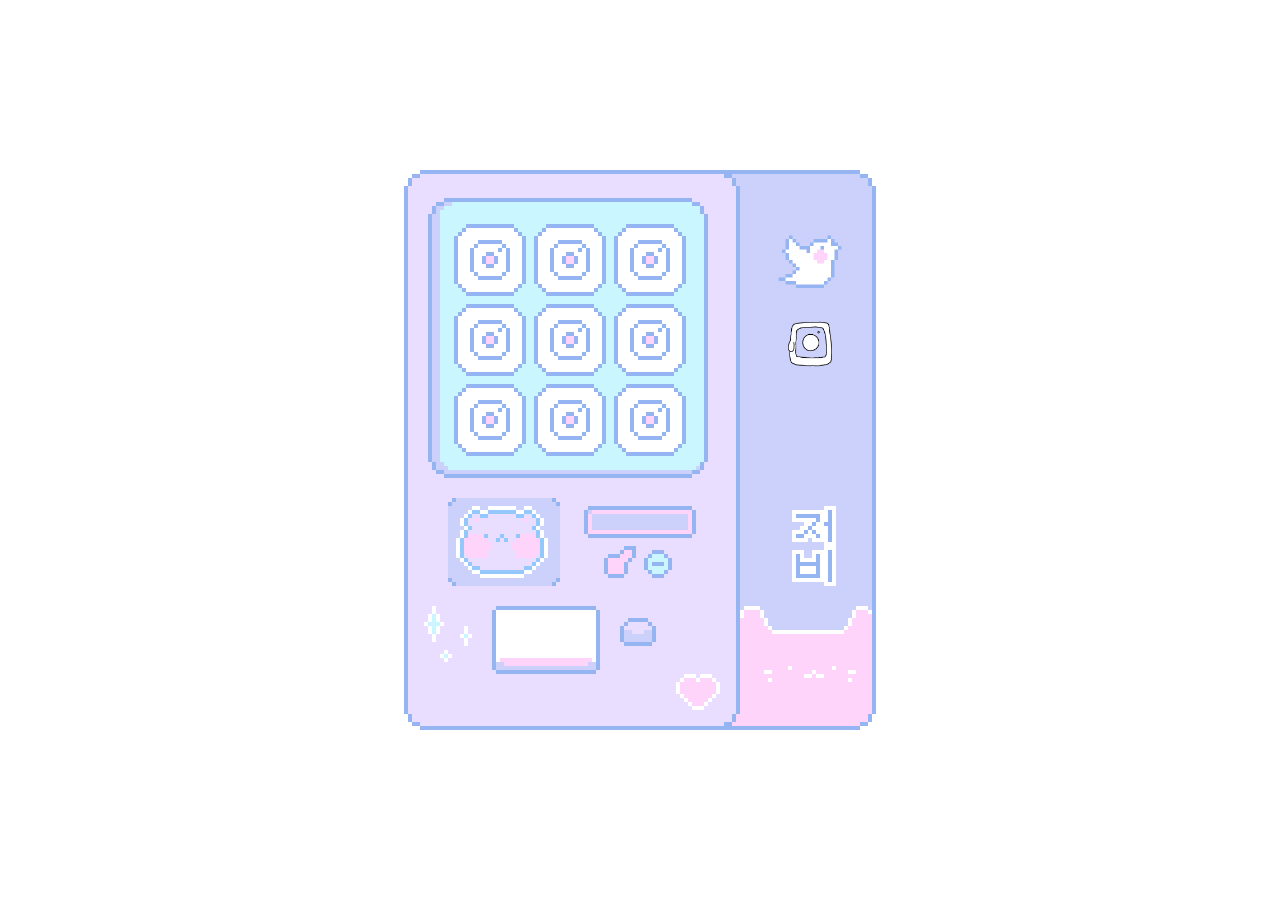
==== index.html @ 1b9aaa27 "vending machine" ====
<!DOCTYPE HTML>

  <head>
  	<meta http-equiv='Content-Type' content='text/html; charset=utf-8'/>
  	<meta name='viewport' content='width=device-width, initial-scale = 1.0, user-scalable = no'>
  	<title>jub</title>
  	<link rel='shortcut icon' href='favicon.ico'/>
  	<link rel='stylesheet' href='css/style.css'>
  </head>

  <body>
    <div class='box'>
      <div class='in'>
        <div class='left'>
          <div class='grid'>
            <div class='item'><img src='images/items/item1.png'/></div>
            <div class='item'><img src='images/items/item1.png'/></div>
            <div class='item'><img src='images/items/item1.png'/></div>

            <div class='item'><img src='images/items/item1.png'/></div>
            <div class='item'><img src='images/items/item1.png'/></div>
            <div class='item'><img src='images/items/item1.png'/></div>
            
            <div class='item'><img src='images/items/item1.png'/></div>
            <div class='item'><img src='images/items/item1.png'/></div>
            <div class='item'><img src='images/items/item1.png'/></div>
          </div>
        </div>

        <div class='right'>
            <div class='links'>
              <a href='https://twitter.com/jubnaut' target='_blank'><img src='images/links/twitter.png'/></a>
              <a href='https://www.instagram.com/jubbeob' target='_blank'><img src='images/links/ig.png'/></a>
            </div>
        </div>
      </div>
    </div>
  </body>

</html>
---- css/style.css ----
html, body {
  overflow-x: hidden;
  font-family: "M PLUS 1p";
  background-color: #ffffff;
  font-size: 12px;
  max-width: 100%;
}

img, p, span, a, div {
  /* disable selection */
  -khtml-user-select: none;
  -o-user-select: none;
  -moz-user-select: none;
  -webkit-user-select: none;
  user-select: none;

  /* disable drag */
  -khtml-user-drag: none;
  -webkit-user-drag: none;
  -moz-user-drag: none;
  -o-user-drag: none;
   user-drag: none;
}

.box {
  position: fixed;
  top: 50%;
  left: 50%;
  min-width: 480px;
  min-height: 560px;
  margin-left: -240px;
  margin-top: -280px;
  background-image: url('../images/vendingmachine.png');
  background-repeat: no-repeat;
}

.box img {
  max-height: 100%;
  max-width: 100%;
  object-fit: contain;
}

.in {
  display: flex;
  margin-left: 50px;
  margin-top: 50px;
  text-align: center;
}

@media (max-width: 800px) {
  .box {
    margin: auto;
    position: static;
    height: 100%; 
    width: 100%;
    overflow-y: auto;
  }
}

.left {
  display: flex;
  flex-wrap: wrap;
  width: 240px;
}

.right {
  width: 80px;
  margin-left: 80px;
}

.icon {
  max-height: 200px;
  max-width: 200px;
}

.icon img:hover {
  -ms-transform: rotate(5deg);
  -webkit-transform: rotate(5deg);
  transform: rotate(5deg);
}

.links {
  margin: auto;
  display: flex;
  flex-wrap: wrap;
  justify-content: center;
}

.links a {
  margin: 5px;
  max-height: 80px;
  max-width: 80px;
}

.links img:hover {
  -ms-transform: rotate(20deg);
  -webkit-transform: rotate(20deg);
  transform: rotate(20deg);
  transition: all 0.2s ease;
}

.grid {
  max-width: 100%;
  display: flex;
  flex-direction: row;
  flex-wrap: wrap;
  justify-content: space-between;
}

.item {
  height: 80px;
  width: 80px;
  z-index: 1;
  cursor: pointer;
}

.item:hover img {
  -ms-transform: translate(0, -6px);
  -webkit-transform: translate(0, -6px);
  transform: translate(0, -6px);
  transition: all 0.2s ease;
}

.item:hover .button {
    background-color: #bbb;
}
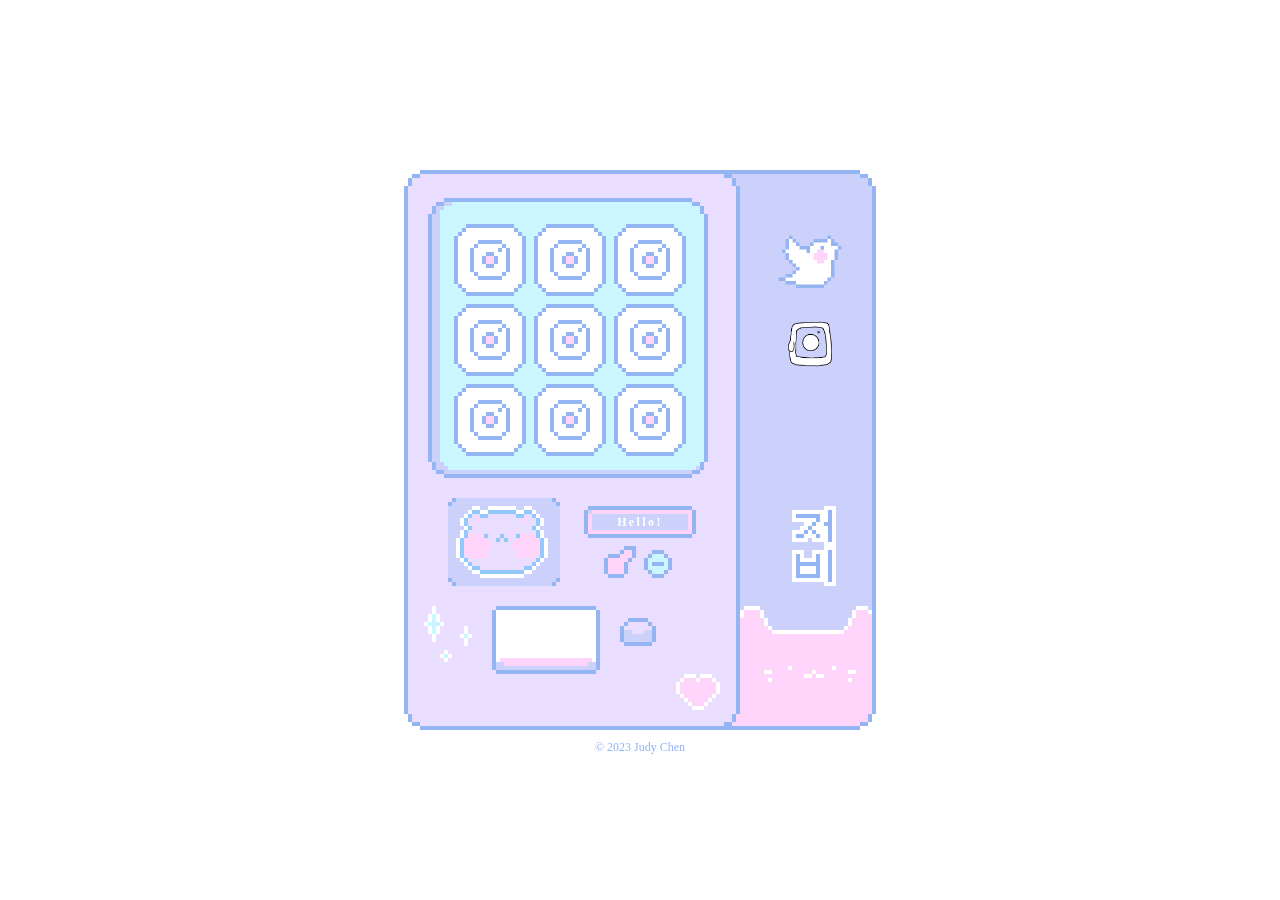
==== commit caf92f42: "update link, footer" ====
--- a/index.html
+++ b/index.html
@@ -20,7 +20,7 @@
             <div class='item'><img src='images/items/item1.png'/></div>
             <div class='item'><img src='images/items/item1.png'/></div>
             <div class='item'><img src='images/items/item1.png'/></div>
-            
+
             <div class='item'><img src='images/items/item1.png'/></div>
             <div class='item'><img src='images/items/item1.png'/></div>
             <div class='item'><img src='images/items/item1.png'/></div>
@@ -30,11 +30,17 @@
         <div class='right'>
             <div class='links'>
               <a href='https://twitter.com/jubnaut' target='_blank'><img src='images/links/twitter.png'/></a>
-              <a href='https://www.instagram.com/jubbeob' target='_blank'><img src='images/links/ig.png'/></a>
+              <a href='https://www.instagram.com/jeob.i' target='_blank'><img src='images/links/ig.png'/></a>
             </div>
         </div>
       </div>
+      <div class='out' id='label'>
+        Hello!
+      </div>
+      <footer>
+        © 2023 Judy Chen
+      </footer>
     </div>
   </body>
+</html>
 
-</html>
--- a/css/style.css
+++ b/css/style.css
@@ -124,3 +124,19 @@
 .item:hover .button {
     background-color: #bbb;
 }
+
+.out {
+  margin-top: 55px;
+  color: #fff;
+  text-align: center;
+  font-weight: bold;
+  letter-spacing: .2rem;
+}
+
+footer {
+  position: absolute;
+  bottom: -25px;
+  width: 100%;
+  text-align: center;
+  color: #95b4f2;
+}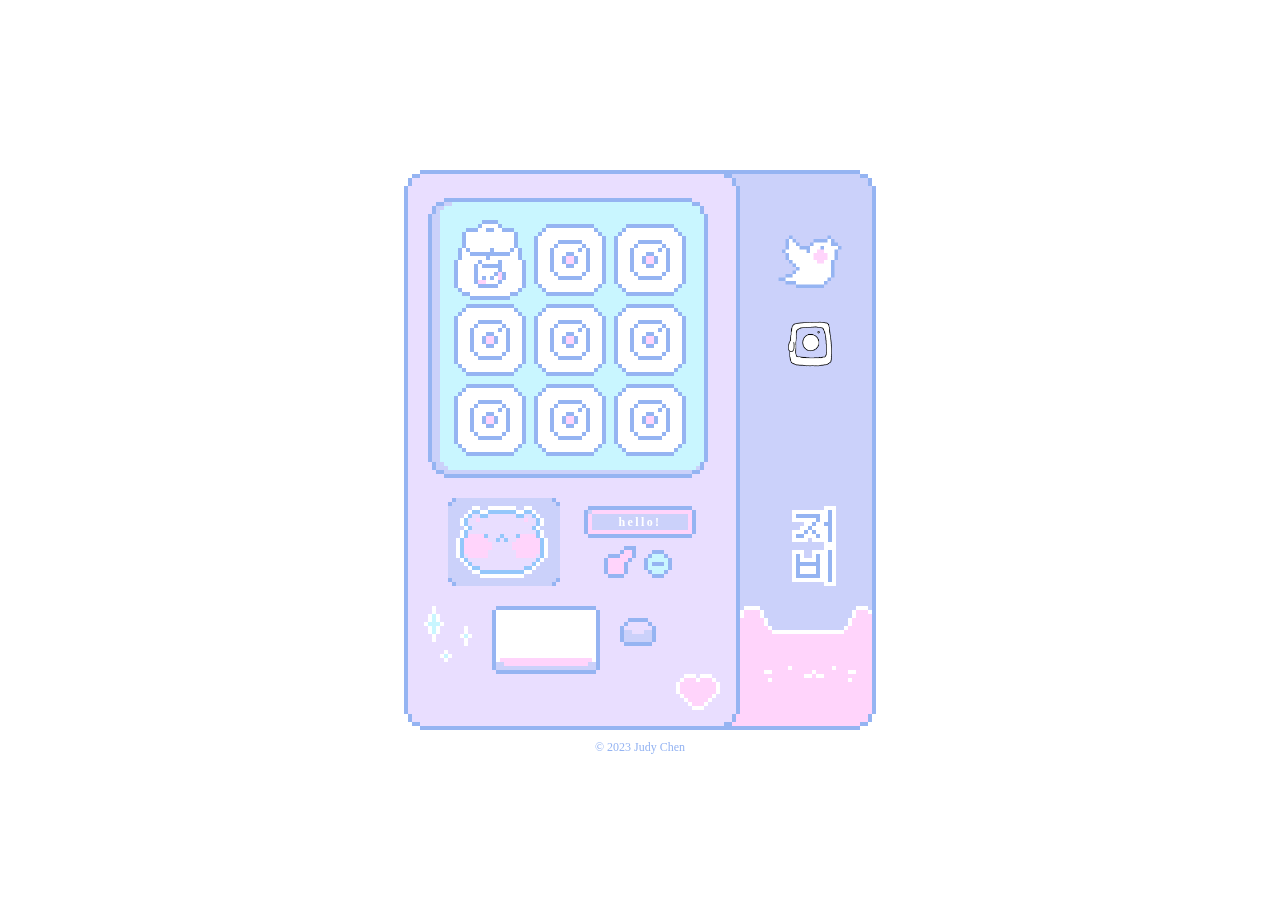
==== commit 2ed02059: "add shop link" ====
--- a/index.html
+++ b/index.html
@@ -13,7 +13,11 @@
       <div class='in'>
         <div class='left'>
           <div class='grid'>
-            <div class='item'><img src='images/items/item1.png'/></div>
+            <a href='https://shop.jud.es' target='_blank'>
+              <div class='item'>
+                <div class='shop'></div>
+              </div>
+            </a>
             <div class='item'><img src='images/items/item1.png'/></div>
             <div class='item'><img src='images/items/item1.png'/></div>
 
@@ -35,7 +39,7 @@
         </div>
       </div>
       <div class='out' id='label'>
-        Hello!
+        hello!
       </div>
       <footer>
         © 2023 Judy Chen
--- a/css/style.css
+++ b/css/style.css
@@ -114,16 +114,16 @@
   cursor: pointer;
 }
 
-.item:hover img {
+.shop {
+   content: url('../images/items/shop1.png');
+}
+.shop:hover {
+   content: url('../images/items/shop2.png');
   -ms-transform: translate(0, -6px);
   -webkit-transform: translate(0, -6px);
   transform: translate(0, -6px);
   transition: all 0.2s ease;
-}
-
-.item:hover .button {
-    background-color: #bbb;
-}
+} 
 
 .out {
   margin-top: 55px;
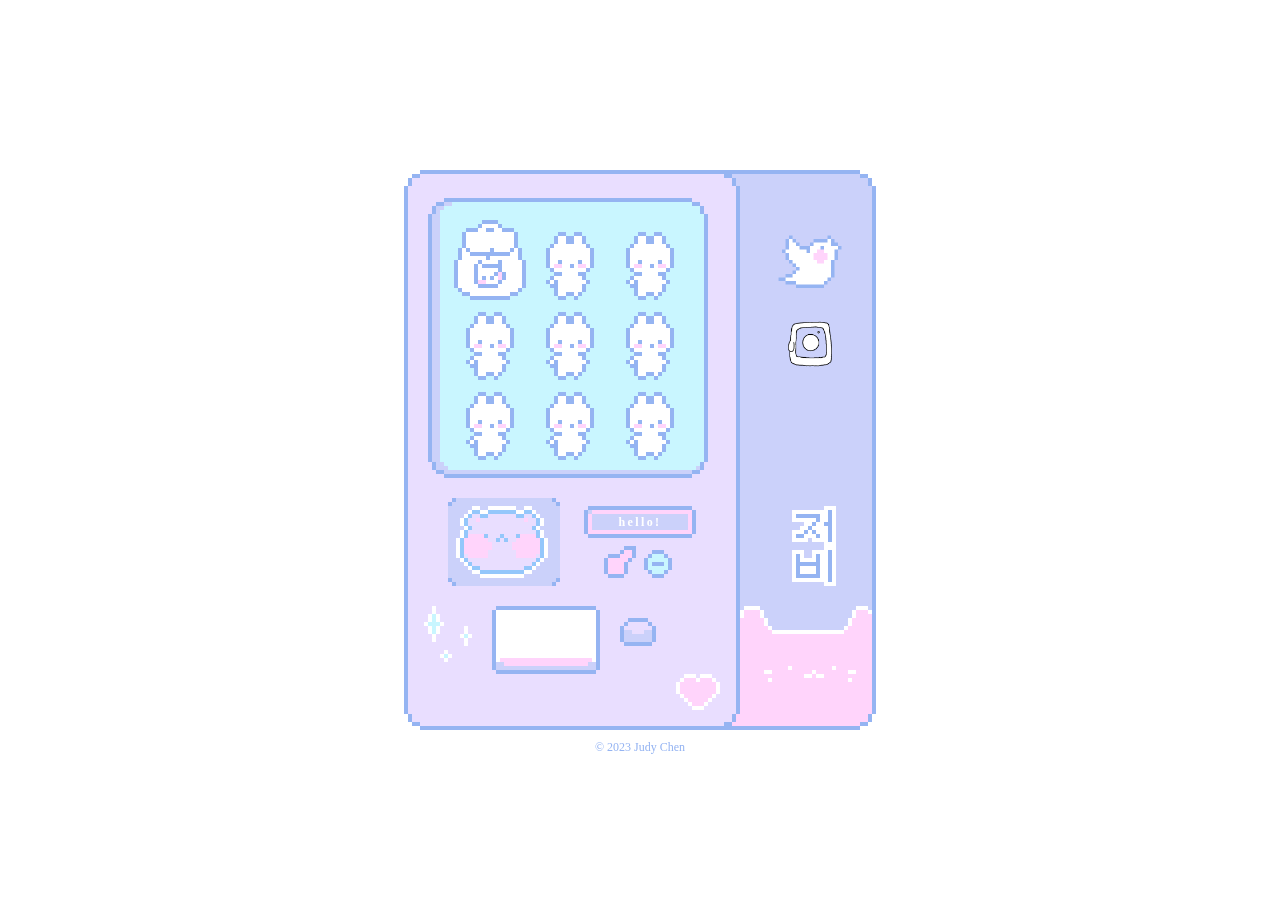
==== commit 02e19988: "coming soon" ====
--- a/index.html
+++ b/index.html
@@ -18,16 +18,32 @@
                 <div class='shop'></div>
               </div>
             </a>
-            <div class='item'><img src='images/items/item1.png'/></div>
-            <div class='item'><img src='images/items/item1.png'/></div>
+            <div class='item'>
+              <div class='soon'></div>
+            </div>
+            <div class='item'>
+              <div class='soon'></div>
+            </div>
 
-            <div class='item'><img src='images/items/item1.png'/></div>
-            <div class='item'><img src='images/items/item1.png'/></div>
-            <div class='item'><img src='images/items/item1.png'/></div>
+            <div class='item'>
+              <div class='soon'></div>
+            </div>
+            <div class='item'>
+              <div class='soon'></div>
+            </div>
+            <div class='item'>
+              <div class='soon'></div>
+            </div>
 
-            <div class='item'><img src='images/items/item1.png'/></div>
-            <div class='item'><img src='images/items/item1.png'/></div>
-            <div class='item'><img src='images/items/item1.png'/></div>
+            <div class='item'>
+              <div class='soon'></div>
+            </div>
+            <div class='item'>
+              <div class='soon'></div>
+            </div>
+            <div class='item'>
+              <div class='soon'></div>
+            </div>
           </div>
         </div>
 
--- a/css/style.css
+++ b/css/style.css
@@ -125,6 +125,13 @@
   transition: all 0.2s ease;
 } 
 
+.soon {
+   content: url('../images/items/soon1.png');
+}
+.soon:hover {
+   content: url('../images/items/soon2.png');
+} 
+
 .out {
   margin-top: 55px;
   color: #fff;
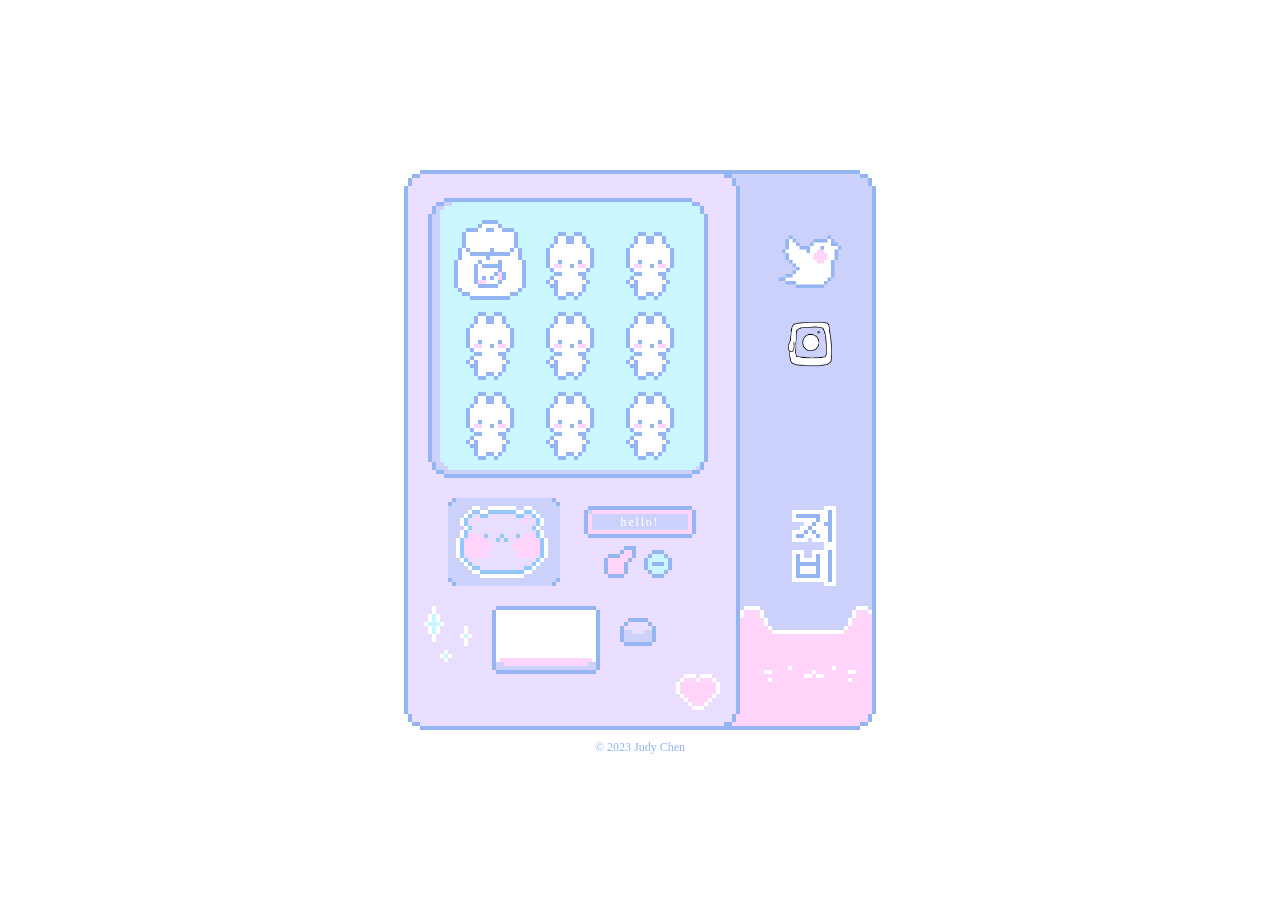
==== commit 02570caa: "labels" ====
--- a/index.html
+++ b/index.html
@@ -6,6 +6,7 @@
   	<title>jub</title>
   	<link rel='shortcut icon' href='favicon.ico'/>
   	<link rel='stylesheet' href='css/style.css'>
+    <script type="text/javascript" src="js/script.js"></script>
   </head>
 
   <body>
@@ -14,34 +15,34 @@
         <div class='left'>
           <div class='grid'>
             <a href='https://shop.jud.es' target='_blank'>
-              <div class='item'>
+              <div class='item' onmouseover='label(this)' onmouseout='reset()' id='shop'>
                 <div class='shop'></div>
               </div>
             </a>
-            <div class='item'>
+            <div class='item' onmouseover='label(this)' onmouseout='reset()' id='coming soon'>
               <div class='soon'></div>
             </div>
-            <div class='item'>
+            <div class='item' onmouseover='label(this)' onmouseout='reset()' id='coming soon'>
               <div class='soon'></div>
             </div>
 
-            <div class='item'>
+            <div class='item' onmouseover='label(this)' onmouseout='reset()' id='coming soon'>
               <div class='soon'></div>
             </div>
-            <div class='item'>
+            <div class='item' onmouseover='label(this)' onmouseout='reset()' id='coming soon'>
               <div class='soon'></div>
             </div>
-            <div class='item'>
+            <div class='item' onmouseover='label(this)' onmouseout='reset()' id='coming soon'>
               <div class='soon'></div>
             </div>
 
-            <div class='item'>
+            <div class='item' onmouseover='label(this)' onmouseout='reset()' id='coming soon'>
               <div class='soon'></div>
             </div>
-            <div class='item'>
+            <div class='item' onmouseover='label(this)' onmouseout='reset()' id='coming soon'>
               <div class='soon'></div>
             </div>
-            <div class='item'>
+            <div class='item' onmouseover='label(this)' onmouseout='reset()' id='coming soon'>
               <div class='soon'></div>
             </div>
           </div>
@@ -54,8 +55,10 @@
             </div>
         </div>
       </div>
-      <div class='out' id='label'>
-        hello!
+      <div class='out'>
+        <p id='display'>
+          hello!
+        </p>
       </div>
       <footer>
         © 2023 Judy Chen
--- a/css/style.css
+++ b/css/style.css
@@ -134,10 +134,14 @@
 
 .out {
   margin-top: 55px;
+  margin-left: 190px;
+}
+
+.out p {
+  width: 100px;
+  text-align: center;
   color: #fff;
-  text-align: center;
-  font-weight: bold;
-  letter-spacing: .2rem;
+  letter-spacing: .15rem;
 }
 
 footer {
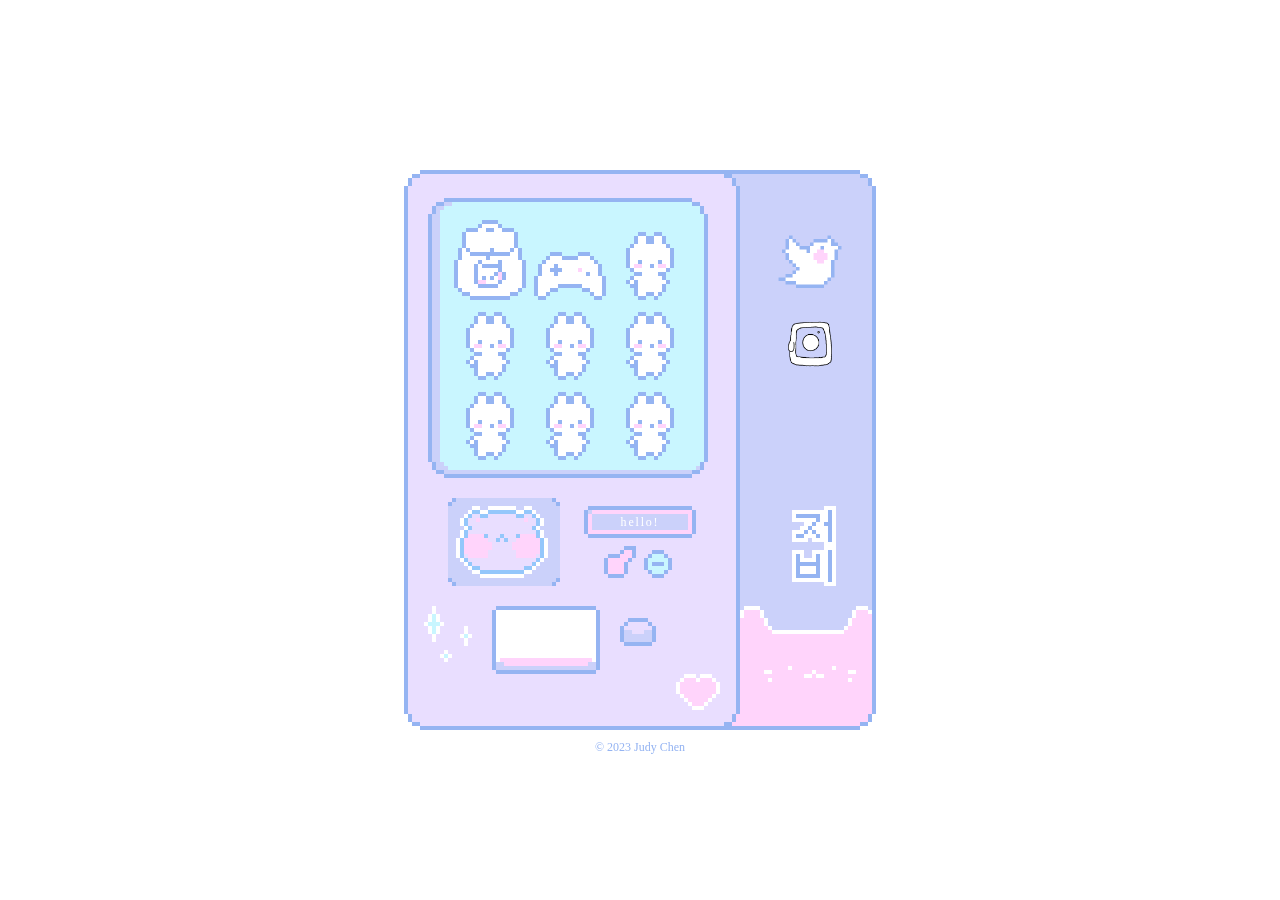
==== commit 7a94fa3c: "+ games" ====
--- a/index.html
+++ b/index.html
@@ -19,9 +19,11 @@
                 <div class='shop'></div>
               </div>
             </a>
-            <div class='item' onmouseover='label(this)' onmouseout='reset()' id='coming soon'>
-              <div class='soon'></div>
-            </div>
+            <a href='https://jub.itch.io' target='_blank'>
+              <div class='item' onmouseover='label(this)' onmouseout='reset()' id='games'>
+                <div class='games'></div>
+              </div>
+            </a>
             <div class='item' onmouseover='label(this)' onmouseout='reset()' id='coming soon'>
               <div class='soon'></div>
             </div>
--- a/css/style.css
+++ b/css/style.css
@@ -125,6 +125,17 @@
   transition: all 0.2s ease;
 } 
 
+.games {
+   content: url('../images/items/games.png');
+}
+.games:hover {
+   content: url('../images/items/games.png');
+  -ms-transform: translate(0, -6px);
+  -webkit-transform: translate(0, -6px);
+  transform: translate(0, -6px);
+  transition: all 0.2s ease;
+} 
+
 .soon {
    content: url('../images/items/soon1.png');
 }
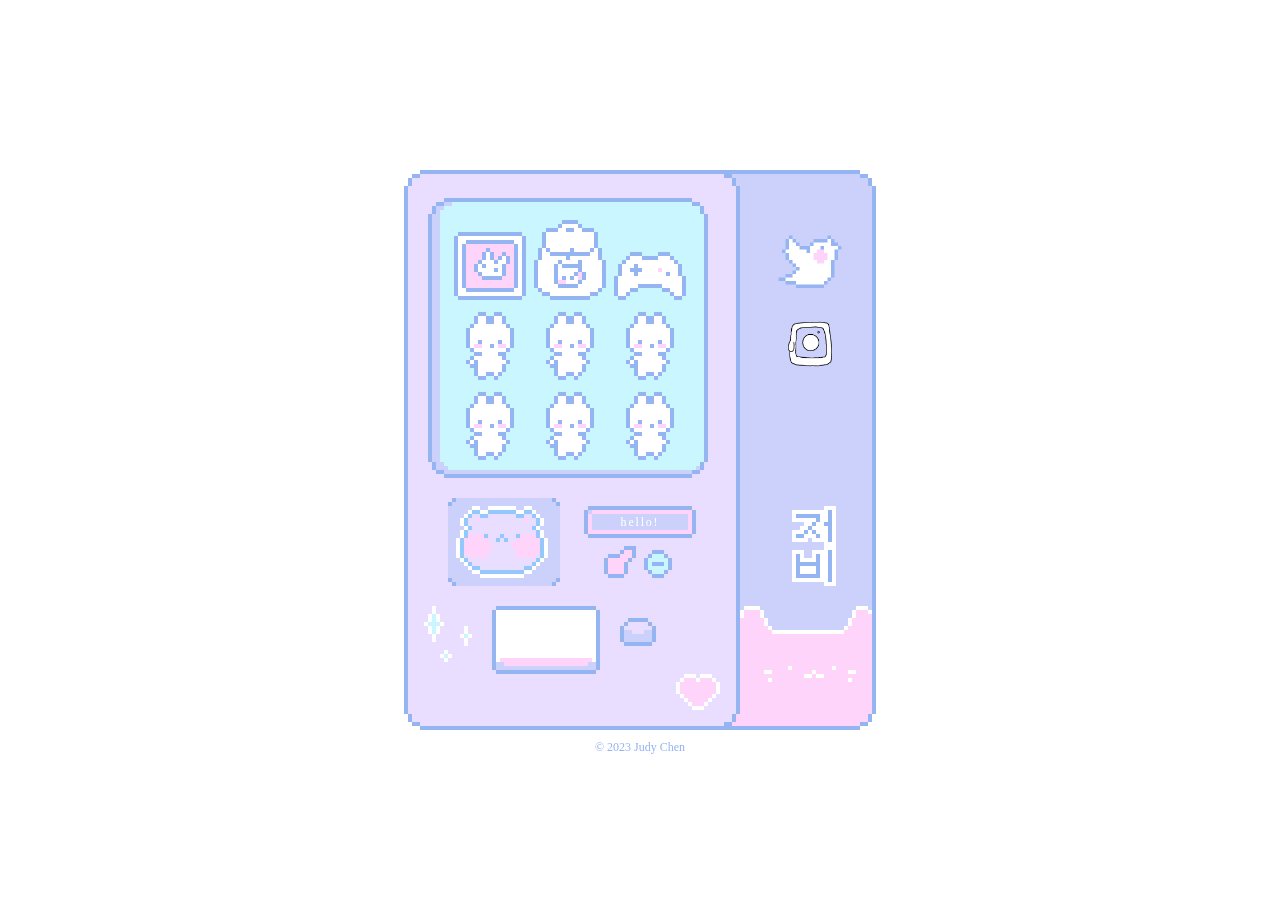
==== commit bd979b0d: "update links, add prints" ====
--- a/index.html
+++ b/index.html
@@ -14,6 +14,11 @@
       <div class='in'>
         <div class='left'>
           <div class='grid'>
+            <a href='https://www.inprnt.com/profile/jub/' target='_blank'>
+              <div class='item' onmouseover='label(this)' onmouseout='reset()' id='prints'>
+                <div class='prints'></div>
+              </div>
+            </a>
             <a href='https://shop.jud.es' target='_blank'>
               <div class='item' onmouseover='label(this)' onmouseout='reset()' id='shop'>
                 <div class='shop'></div>
@@ -24,10 +29,6 @@
                 <div class='games'></div>
               </div>
             </a>
-            <div class='item' onmouseover='label(this)' onmouseout='reset()' id='coming soon'>
-              <div class='soon'></div>
-            </div>
-
             <div class='item' onmouseover='label(this)' onmouseout='reset()' id='coming soon'>
               <div class='soon'></div>
             </div>
@@ -53,7 +54,7 @@
         <div class='right'>
             <div class='links'>
               <a href='https://twitter.com/jubnaut' target='_blank'><img src='images/links/twitter.png'/></a>
-              <a href='https://www.instagram.com/jeob.i' target='_blank'><img src='images/links/ig.png'/></a>
+              <a href='https://www.instagram.com/ch3ob' target='_blank'><img src='images/links/ig.png'/></a>
             </div>
         </div>
       </div>
--- a/css/style.css
+++ b/css/style.css
@@ -114,6 +114,17 @@
   cursor: pointer;
 }
 
+.prints {
+   content: url('../images/items/prints.png');
+}
+.prints:hover {
+   content: url('../images/items/prints.png');
+  -ms-transform: translate(0, -6px);
+  -webkit-transform: translate(0, -6px);
+  transform: translate(0, -6px);
+  transition: all 0.2s ease;
+} 
+
 .shop {
    content: url('../images/items/shop1.png');
 }
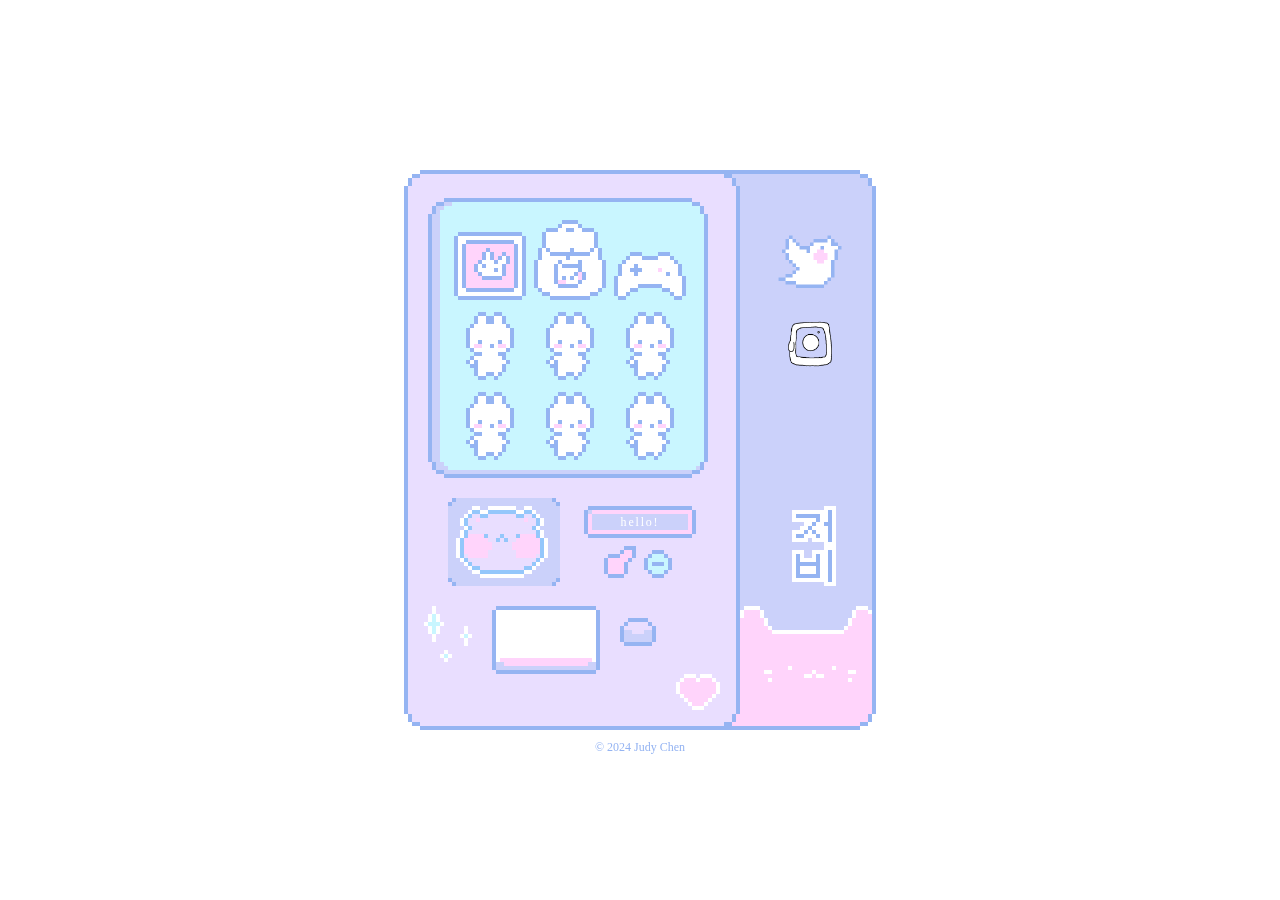
==== commit 8e2b9e77: "new year" ====
--- a/index.html
+++ b/index.html
@@ -64,7 +64,7 @@
         </p>
       </div>
       <footer>
-        © 2023 Judy Chen
+        © 2024 Judy Chen
       </footer>
     </div>
   </body>
